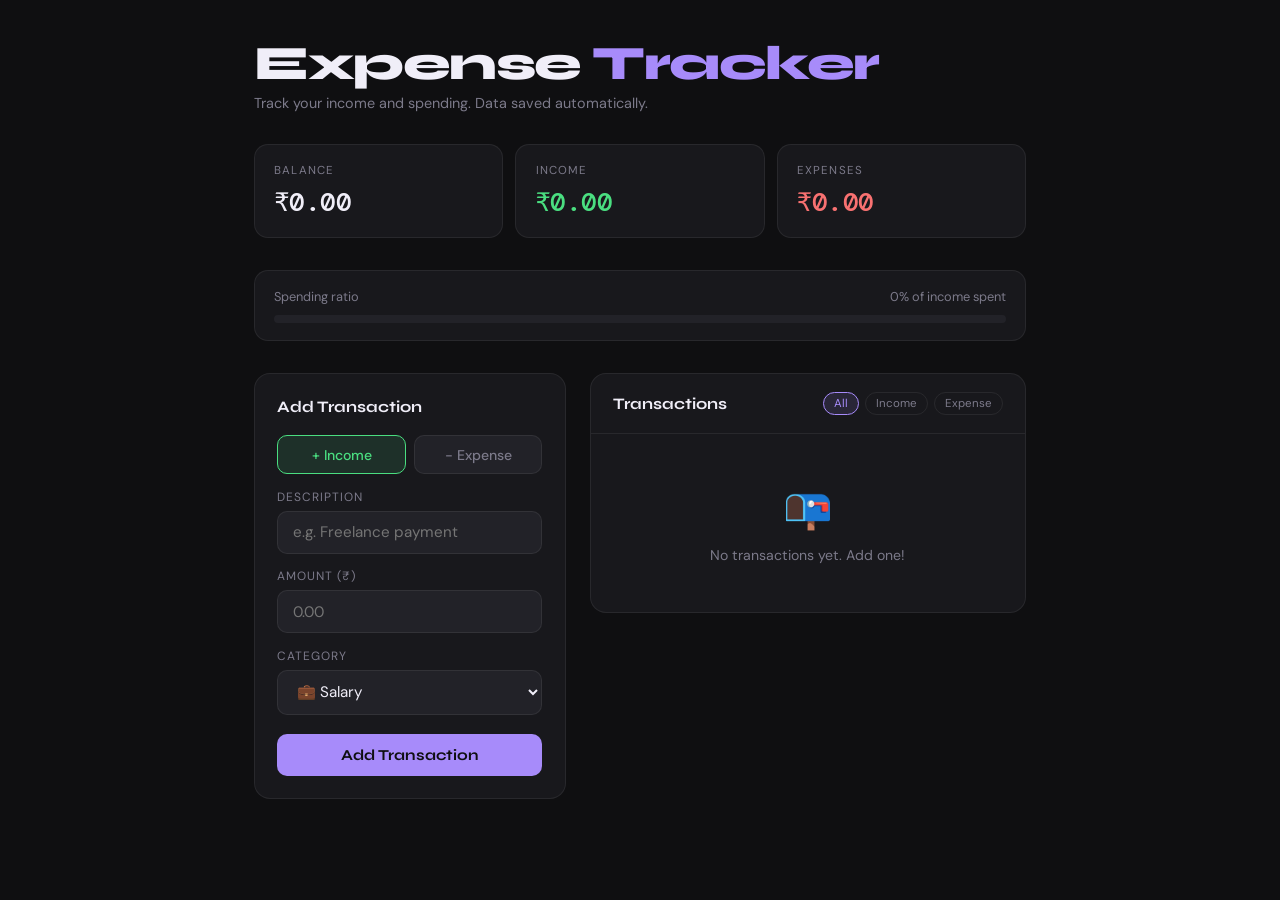
==== index.html @ 20429453 "Rename expense-tracker.html to index.html" ====
<!DOCTYPE html>
<html lang="en">
<head>
  <meta charset="UTF-8"/>
  <meta name="viewport" content="width=device-width, initial-scale=1.0"/>
  <title>Expense Tracker</title>
  <link href="https://fonts.googleapis.com/css2?family=Syne:wght@700;800&family=DM+Mono:wght@400;500&family=DM+Sans:wght@400;500&display=swap" rel="stylesheet"/>
  <style>
    *, *::before, *::after { box-sizing: border-box; margin: 0; padding: 0; }

    :root {
      --bg: #0f0f11;
      --surface: #18181c;
      --surface2: #222228;
      --border: rgba(255,255,255,0.07);
      --text: #f0eef8;
      --muted: #7c7a8a;
      --income: #4ade80;
      --expense: #f87171;
      --accent: #a78bfa;
      --accent-dim: rgba(167,139,250,0.12);
    }

    body {
      font-family: 'DM Sans', sans-serif;
      background: var(--bg);
      color: var(--text);
      min-height: 100vh;
    }

    /* LAYOUT */
    .app {
      max-width: 820px;
      margin: 0 auto;
      padding: 2.5rem 1.5rem 4rem;
    }

    /* HEADER */
    .app-header { margin-bottom: 2rem; }
    .app-header h1 {
      font-family: 'Syne', sans-serif;
      font-size: clamp(2rem, 6vw, 3rem);
      font-weight: 800;
      letter-spacing: -1.5px;
      line-height: 1;
    }
    .app-header h1 span { color: var(--accent); }
    .app-header p { color: var(--muted); font-size: 0.9rem; margin-top: 0.4rem; }

    /* SUMMARY CARDS */
    .summary {
      display: grid;
      grid-template-columns: repeat(3, 1fr);
      gap: 12px;
      margin-bottom: 2rem;
    }
    .summary-card {
      background: var(--surface);
      border: 1px solid var(--border);
      border-radius: 14px;
      padding: 1.1rem 1.2rem;
    }
    .summary-card .label {
      font-size: 0.72rem;
      text-transform: uppercase;
      letter-spacing: 0.1em;
      color: var(--muted);
      margin-bottom: 0.5rem;
    }
    .summary-card .amount {
      font-family: 'DM Mono', monospace;
      font-size: clamp(1.2rem, 3vw, 1.6rem);
      font-weight: 500;
      letter-spacing: -0.5px;
    }
    .summary-card.balance .amount { color: var(--text); }
    .summary-card.income-card .amount { color: var(--income); }
    .summary-card.expense-card .amount { color: var(--expense); }

    /* PROGRESS BAR */
    .spend-bar-wrap {
      background: var(--surface);
      border: 1px solid var(--border);
      border-radius: 14px;
      padding: 1.1rem 1.2rem;
      margin-bottom: 2rem;
    }
    .spend-bar-label {
      display: flex;
      justify-content: space-between;
      font-size: 0.8rem;
      color: var(--muted);
      margin-bottom: 0.6rem;
    }
    .spend-bar-track {
      background: var(--surface2);
      border-radius: 50px;
      height: 8px;
      overflow: hidden;
    }
    .spend-bar-fill {
      height: 100%;
      border-radius: 50px;
      background: linear-gradient(90deg, var(--income), var(--accent));
      transition: width 0.5s ease;
    }

    /* MAIN SPLIT */
    .main-split {
      display: grid;
      grid-template-columns: 1fr 1.4fr;
      gap: 1.5rem;
      align-items: start;
    }
    @media (max-width: 600px) {
      .main-split { grid-template-columns: 1fr; }
      .summary { grid-template-columns: 1fr 1fr; }
      .summary .balance { grid-column: 1 / -1; }
    }

    /* FORM */
    .form-card {
      background: var(--surface);
      border: 1px solid var(--border);
      border-radius: 16px;
      padding: 1.4rem;
    }
    .form-card h2 {
      font-family: 'Syne', sans-serif;
      font-size: 1rem;
      font-weight: 700;
      margin-bottom: 1.2rem;
      color: var(--text);
    }

    .field { margin-bottom: 0.9rem; }
    .field label {
      display: block;
      font-size: 0.75rem;
      text-transform: uppercase;
      letter-spacing: 0.08em;
      color: var(--muted);
      margin-bottom: 0.4rem;
    }
    .field input, .field select {
      width: 100%;
      background: var(--surface2);
      border: 1px solid var(--border);
      border-radius: 10px;
      padding: 0.65rem 0.9rem;
      color: var(--text);
      font-size: 0.95rem;
      font-family: 'DM Sans', sans-serif;
      outline: none;
      transition: border-color 0.2s;
    }
    .field input:focus, .field select:focus {
      border-color: var(--accent);
    }
    .field select option { background: #222; }

    /* TYPE TOGGLE */
    .type-toggle {
      display: grid;
      grid-template-columns: 1fr 1fr;
      gap: 8px;
      margin-bottom: 0.9rem;
    }
    .type-btn {
      padding: 0.6rem;
      border-radius: 10px;
      border: 1px solid var(--border);
      background: var(--surface2);
      color: var(--muted);
      font-family: 'DM Sans', sans-serif;
      font-size: 0.88rem;
      font-weight: 500;
      cursor: pointer;
      transition: all 0.15s;
    }
    .type-btn.active-income {
      background: rgba(74,222,128,0.12);
      border-color: var(--income);
      color: var(--income);
    }
    .type-btn.active-expense {
      background: rgba(248,113,113,0.12);
      border-color: var(--expense);
      color: var(--expense);
    }

    .add-btn {
      width: 100%;
      padding: 0.75rem;
      background: var(--accent);
      color: #0f0f11;
      font-family: 'Syne', sans-serif;
      font-size: 0.95rem;
      font-weight: 700;
      border: none;
      border-radius: 10px;
      cursor: pointer;
      transition: opacity 0.2s, transform 0.1s;
      margin-top: 0.3rem;
    }
    .add-btn:hover { opacity: 0.85; }
    .add-btn:active { transform: scale(0.98); }

    /* TRANSACTION LIST */
    .list-card {
      background: var(--surface);
      border: 1px solid var(--border);
      border-radius: 16px;
      overflow: hidden;
    }
    .list-header {
      display: flex;
      justify-content: space-between;
      align-items: center;
      padding: 1.1rem 1.4rem;
      border-bottom: 1px solid var(--border);
    }
    .list-header h2 {
      font-family: 'Syne', sans-serif;
      font-size: 1rem;
      font-weight: 700;
    }
    .filter-wrap { display: flex; gap: 6px; }
    .filter-btn {
      font-size: 0.72rem;
      padding: 3px 10px;
      border-radius: 50px;
      border: 1px solid var(--border);
      background: transparent;
      color: var(--muted);
      cursor: pointer;
      font-family: 'DM Sans', sans-serif;
      transition: all 0.15s;
    }
    .filter-btn.active {
      background: var(--accent-dim);
      border-color: var(--accent);
      color: var(--accent);
    }

    .tx-list { max-height: 420px; overflow-y: auto; scrollbar-width: thin; }
    .tx-item {
      display: flex;
      align-items: center;
      gap: 12px;
      padding: 0.85rem 1.4rem;
      border-bottom: 1px solid var(--border);
      animation: slideIn 0.25s ease both;
      transition: background 0.15s;
    }
    .tx-item:last-child { border-bottom: none; }
    .tx-item:hover { background: var(--surface2); }
    @keyframes slideIn {
      from { opacity: 0; transform: translateX(-10px); }
      to   { opacity: 1; transform: translateX(0); }
    }

    .tx-icon {
      width: 38px; height: 38px;
      border-radius: 10px;
      display: flex; align-items: center; justify-content: center;
      font-size: 1.1rem;
      flex-shrink: 0;
    }
    .tx-icon.income { background: rgba(74,222,128,0.1); }
    .tx-icon.expense { background: rgba(248,113,113,0.1); }

    .tx-info { flex: 1; min-width: 0; }
    .tx-name {
      font-size: 0.9rem;
      font-weight: 500;
      white-space: nowrap;
      overflow: hidden;
      text-overflow: ellipsis;
    }
    .tx-meta {
      font-size: 0.75rem;
      color: var(--muted);
      margin-top: 1px;
    }
    .tx-amount {
      font-family: 'DM Mono', monospace;
      font-size: 0.95rem;
      font-weight: 500;
      flex-shrink: 0;
    }
    .tx-amount.income { color: var(--income); }
    .tx-amount.expense { color: var(--expense); }

    .tx-del {
      background: none;
      border: none;
      color: var(--muted);
      cursor: pointer;
      font-size: 1rem;
      padding: 4px;
      border-radius: 6px;
      transition: color 0.15s, background 0.15s;
      flex-shrink: 0;
    }
    .tx-del:hover { color: var(--expense); background: rgba(248,113,113,0.1); }

    /* EMPTY STATE */
    .empty {
      text-align: center;
      padding: 3rem 1rem;
      color: var(--muted);
    }
    .empty .e-icon { font-size: 2.5rem; margin-bottom: 0.75rem; }
    .empty p { font-size: 0.88rem; }

    /* CLEAR ALL */
    .clear-btn {
      display: block;
      width: calc(100% - 2.8rem);
      margin: 0.8rem 1.4rem;
      padding: 0.55rem;
      background: transparent;
      border: 1px solid rgba(248,113,113,0.25);
      border-radius: 8px;
      color: var(--expense);
      font-family: 'DM Sans', sans-serif;
      font-size: 0.8rem;
      cursor: pointer;
      transition: background 0.15s;
    }
    .clear-btn:hover { background: rgba(248,113,113,0.08); }
  </style>
</head>
<body>
<div class="app">
  <div class="app-header">
    <h1>Expense <span>Tracker</span></h1>
    <p>Track your income and spending. Data saved automatically.</p>
  </div>

  <!-- SUMMARY -->
  <div class="summary">
    <div class="summary-card balance">
      <div class="label">Balance</div>
      <div class="amount" id="balance">₹0.00</div>
    </div>
    <div class="summary-card income-card">
      <div class="label">Income</div>
      <div class="amount" id="totalIncome">₹0.00</div>
    </div>
    <div class="summary-card expense-card">
      <div class="label">Expenses</div>
      <div class="amount" id="totalExpense">₹0.00</div>
    </div>
  </div>

  <!-- SPEND BAR -->
  <div class="spend-bar-wrap">
    <div class="spend-bar-label">
      <span>Spending ratio</span>
      <span id="spendPct">0% of income spent</span>
    </div>
    <div class="spend-bar-track">
      <div class="spend-bar-fill" id="spendBar" style="width:0%"></div>
    </div>
  </div>

  <div class="main-split">
    <!-- FORM -->
    <div class="form-card">
      <h2>Add Transaction</h2>

      <div class="type-toggle">
        <button class="type-btn active-income" id="btnIncome" onclick="setType('income')">+ Income</button>
        <button class="type-btn" id="btnExpense" onclick="setType('expense')">− Expense</button>
      </div>

      <div class="field">
        <label>Description</label>
        <input type="text" id="desc" placeholder="e.g. Freelance payment"/>
      </div>
      <div class="field">
        <label>Amount (₹)</label>
        <input type="number" id="amt" placeholder="0.00" min="0" step="0.01"/>
      </div>
      <div class="field">
        <label>Category</label>
        <select id="cat">
          <option value="💼 Salary">💼 Salary</option>
          <option value="💻 Freelance">💻 Freelance</option>
          <option value="🎁 Gift">🎁 Gift</option>
          <option value="🍔 Food">🍔 Food</option>
          <option value="🚗 Transport">🚗 Transport</option>
          <option value="🏠 Rent">🏠 Rent</option>
          <option value="🛒 Shopping">🛒 Shopping</option>
          <option value="💊 Health">💊 Health</option>
          <option value="🎮 Entertainment">🎮 Entertainment</option>
          <option value="📚 Education">📚 Education</option>
          <option value="⚡ Utilities">⚡ Utilities</option>
          <option value="📦 Other">📦 Other</option>
        </select>
      </div>

      <button class="add-btn" onclick="addTransaction()">Add Transaction</button>
    </div>

    <!-- LIST -->
    <div class="list-card">
      <div class="list-header">
        <h2>Transactions</h2>
        <div class="filter-wrap">
          <button class="filter-btn active" onclick="setFilter('all', this)">All</button>
          <button class="filter-btn" onclick="setFilter('income', this)">Income</button>
          <button class="filter-btn" onclick="setFilter('expense', this)">Expense</button>
        </div>
      </div>
      <div class="tx-list" id="txList"></div>
      <div id="clearWrap" style="display:none; padding: 0 1.4rem 0.8rem;">
        <button class="clear-btn" id="clearBtn" onclick="showConfirm()">Clear all transactions</button>
        <div id="clearConfirm" style="display:none; margin-top:6px; background:rgba(248,113,113,0.08); border:1px solid rgba(248,113,113,0.25); border-radius:10px; padding:10px 14px; font-size:0.82rem; color:var(--muted);">
          Are you sure? This cannot be undone.
          <div style="display:flex; gap:8px; margin-top:8px;">
            <button onclick="clearAll()" style="flex:1; padding:5px; background:var(--expense); color:#fff; border:none; border-radius:7px; font-family:'DM Sans',sans-serif; font-size:0.82rem; cursor:pointer;">Yes, clear all</button>
            <button onclick="hideConfirm()" style="flex:1; padding:5px; background:var(--surface2); color:var(--muted); border:1px solid var(--border); border-radius:7px; font-family:'DM Sans',sans-serif; font-size:0.82rem; cursor:pointer;">Cancel</button>
          </div>
        </div>
      </div>
    </div>
  </div>
</div>

<script>
  // ─── STATE ────────────────────────────────────────────────────────────────
  // Load from localStorage, or start with empty array
  let transactions = JSON.parse(localStorage.getItem('et_transactions') || '[]');
  let currentType = 'income';
  let currentFilter = 'all';

  // ─── SAVE ─────────────────────────────────────────────────────────────────
  // Called after every change — persists to localStorage
  function save() {
    localStorage.setItem('et_transactions', JSON.stringify(transactions));
  }

  // ─── FORMAT ───────────────────────────────────────────────────────────────
  function fmt(n) {
    return '₹' + Math.abs(n).toLocaleString('en-IN', { minimumFractionDigits: 2, maximumFractionDigits: 2 });
  }

  function fmtDate(iso) {
    const d = new Date(iso);
    return d.toLocaleDateString('en-IN', { day: 'numeric', month: 'short' }) +
           ' · ' + d.toLocaleTimeString('en-IN', { hour: '2-digit', minute: '2-digit' });
  }

  // ─── TYPE TOGGLE ──────────────────────────────────────────────────────────
  function setType(type) {
    currentType = type;
    document.getElementById('btnIncome').className  = 'type-btn' + (type === 'income'  ? ' active-income'  : '');
    document.getElementById('btnExpense').className = 'type-btn' + (type === 'expense' ? ' active-expense' : '');
  }

  // ─── ADD TRANSACTION ──────────────────────────────────────────────────────
  function addTransaction() {
    const desc = document.getElementById('desc').value.trim();
    const amt  = parseFloat(document.getElementById('amt').value);
    const cat  = document.getElementById('cat').value;

    if (!desc)       return shake('desc');
    if (!amt || amt <= 0) return shake('amt');

    // Build transaction object
    const tx = {
      id:     Date.now(),          // unique ID using timestamp
      desc,
      amount: currentType === 'expense' ? -Math.abs(amt) : Math.abs(amt),
      cat,
      type:   currentType,
      date:   new Date().toISOString()
    };

    transactions.unshift(tx);     // add to front of array
    save();                        // persist to localStorage
    render();

    // Reset inputs
    document.getElementById('desc').value = '';
    document.getElementById('amt').value  = '';
  }

  // ─── DELETE TRANSACTION ───────────────────────────────────────────────────
  function deleteTransaction(id) {
    // filter() returns new array without the deleted item
    transactions = transactions.filter(tx => tx.id !== id);
    save();
    render();
  }

  function showConfirm() {
    document.getElementById('clearConfirm').style.display = 'block';
  }
  function hideConfirm() {
    document.getElementById('clearConfirm').style.display = 'none';
  }

  // ─── CLEAR ALL ────────────────────────────────────────────────────────────
  function clearAll() {
    transactions = [];
    save();
    hideConfirm();
    render();
  }

  // ─── FILTER ───────────────────────────────────────────────────────────────
  function setFilter(filter, btn) {
    currentFilter = filter;
    document.querySelectorAll('.filter-btn').forEach(b => b.classList.remove('active'));
    btn.classList.add('active');
    render();
  }

  // ─── COMPUTE TOTALS ───────────────────────────────────────────────────────
  function getTotals() {
    return transactions.reduce((acc, tx) => {
      if (tx.amount > 0) acc.income  += tx.amount;
      else               acc.expense += Math.abs(tx.amount);
      return acc;
    }, { income: 0, expense: 0 });
  }

  // ─── RENDER ───────────────────────────────────────────────────────────────
  function render() {
    // 1. Update summary cards
    const { income, expense } = getTotals();
    const balance = income - expense;

    const balEl = document.getElementById('balance');
    balEl.textContent = (balance < 0 ? '−' : '') + fmt(balance);
    balEl.style.color = balance < 0 ? 'var(--expense)' : balance > 0 ? 'var(--income)' : 'var(--text)';
    document.getElementById('totalIncome').textContent  = fmt(income);
    document.getElementById('totalExpense').textContent = fmt(expense);

    // 2. Spending bar
    const pct = income > 0 ? Math.min((expense / income) * 100, 100) : 0;
    document.getElementById('spendBar').style.width = pct.toFixed(1) + '%';
    document.getElementById('spendPct').textContent  = pct.toFixed(0) + '% of income spent';

    // 3. Filter transactions
    const filtered = currentFilter === 'all'
      ? transactions
      : transactions.filter(tx => tx.type === currentFilter);

    // 4. Render list
    const list = document.getElementById('txList');
    if (filtered.length === 0) {
      list.innerHTML = `<div class="empty"><div class="e-icon">📭</div><p>${
        transactions.length === 0 ? 'No transactions yet. Add one!' : 'No ' + currentFilter + ' transactions.'
      }</p></div>`;
    } else {
      list.innerHTML = filtered.map(tx => `
        <div class="tx-item">
          <div class="tx-icon ${tx.type}">${tx.cat.split(' ')[0]}</div>
          <div class="tx-info">
            <div class="tx-name">${tx.desc}</div>
            <div class="tx-meta">${tx.cat.slice(tx.cat.indexOf(' ')+1)} · ${fmtDate(tx.date)}</div>
          </div>
          <div class="tx-amount ${tx.type}">${tx.type === 'income' ? '+' : '−'}${fmt(tx.amount)}</div>
          <button class="tx-del" onclick="deleteTransaction(${tx.id})" title="Delete">✕</button>
        </div>`).join('');
    }

    // 5. Show/hide clear button
    document.getElementById('clearWrap').style.display = transactions.length ? 'block' : 'none';
    if (!transactions.length) hideConfirm();
  }

  // ─── SHAKE ANIMATION (validation feedback) ────────────────────────────────
  function shake(id) {
    const el = document.getElementById(id);
    el.style.borderColor = 'var(--expense)';
    el.style.animation = 'none';
    setTimeout(() => {
      el.style.animation = '';
      el.style.borderColor = '';
    }, 600);
    el.focus();
  }

  // ─── ENTER KEY ON INPUTS ──────────────────────────────────────────────────
  document.getElementById('desc').addEventListener('keydown', e => { if (e.key === 'Enter') addTransaction(); });
  document.getElementById('amt').addEventListener('keydown',  e => { if (e.key === 'Enter') addTransaction(); });

  // ─── INITIAL RENDER ───────────────────────────────────────────────────────
  render();
</script>
</body>
</html>
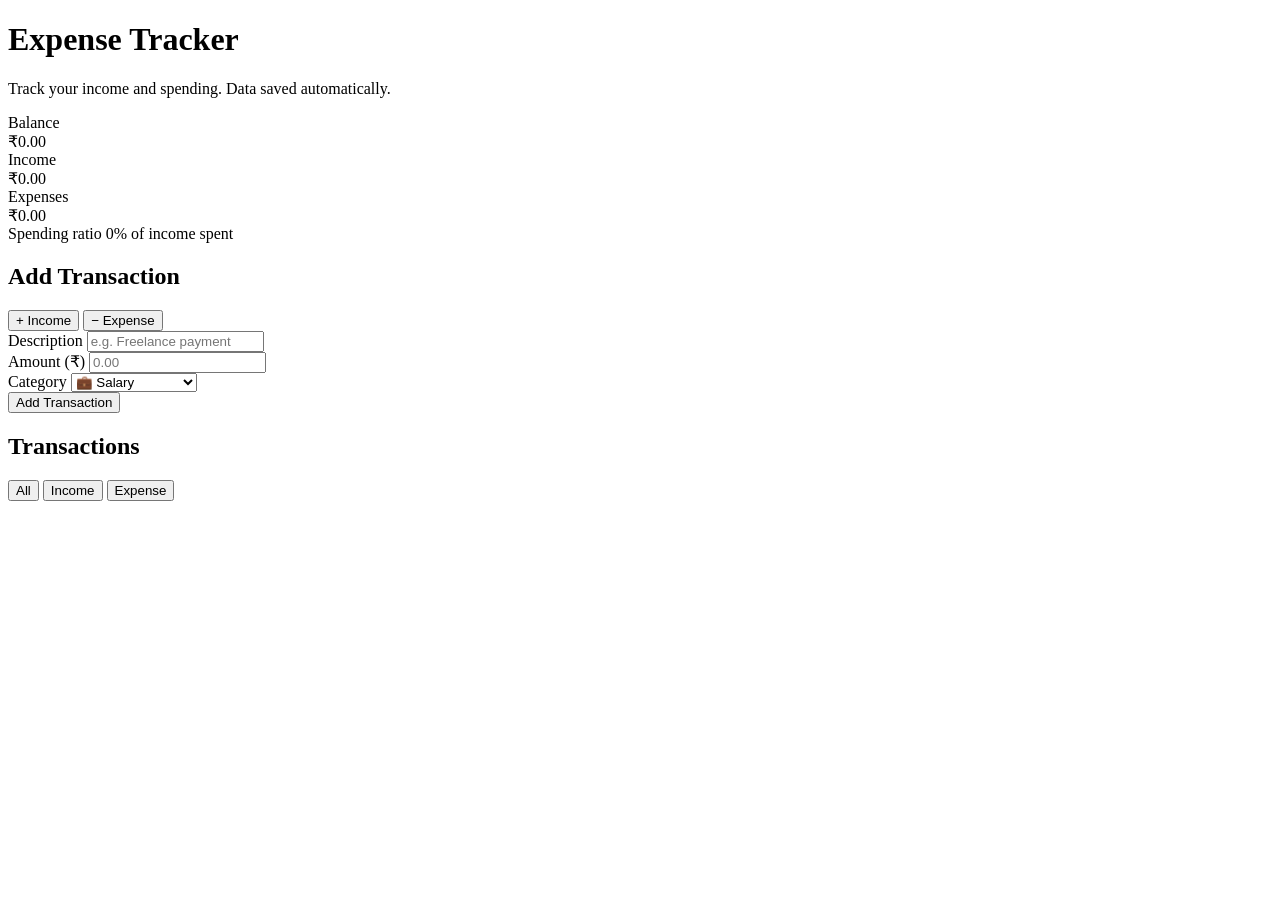
==== commit b3a884f4: "Refactor index.html to use external CSS and JavaScript files" ====
--- a/index.html
+++ b/index.html
@@ -5,332 +5,7 @@
   <meta name="viewport" content="width=device-width, initial-scale=1.0"/>
   <title>Expense Tracker</title>
   <link href="https://fonts.googleapis.com/css2?family=Syne:wght@700;800&family=DM+Mono:wght@400;500&family=DM+Sans:wght@400;500&display=swap" rel="stylesheet"/>
-  <style>
-    *, *::before, *::after { box-sizing: border-box; margin: 0; padding: 0; }
-
-    :root {
-      --bg: #0f0f11;
-      --surface: #18181c;
-      --surface2: #222228;
-      --border: rgba(255,255,255,0.07);
-      --text: #f0eef8;
-      --muted: #7c7a8a;
-      --income: #4ade80;
-      --expense: #f87171;
-      --accent: #a78bfa;
-      --accent-dim: rgba(167,139,250,0.12);
-    }
-
-    body {
-      font-family: 'DM Sans', sans-serif;
-      background: var(--bg);
-      color: var(--text);
-      min-height: 100vh;
-    }
-
-    /* LAYOUT */
-    .app {
-      max-width: 820px;
-      margin: 0 auto;
-      padding: 2.5rem 1.5rem 4rem;
-    }
-
-    /* HEADER */
-    .app-header { margin-bottom: 2rem; }
-    .app-header h1 {
-      font-family: 'Syne', sans-serif;
-      font-size: clamp(2rem, 6vw, 3rem);
-      font-weight: 800;
-      letter-spacing: -1.5px;
-      line-height: 1;
-    }
-    .app-header h1 span { color: var(--accent); }
-    .app-header p { color: var(--muted); font-size: 0.9rem; margin-top: 0.4rem; }
-
-    /* SUMMARY CARDS */
-    .summary {
-      display: grid;
-      grid-template-columns: repeat(3, 1fr);
-      gap: 12px;
-      margin-bottom: 2rem;
-    }
-    .summary-card {
-      background: var(--surface);
-      border: 1px solid var(--border);
-      border-radius: 14px;
-      padding: 1.1rem 1.2rem;
-    }
-    .summary-card .label {
-      font-size: 0.72rem;
-      text-transform: uppercase;
-      letter-spacing: 0.1em;
-      color: var(--muted);
-      margin-bottom: 0.5rem;
-    }
-    .summary-card .amount {
-      font-family: 'DM Mono', monospace;
-      font-size: clamp(1.2rem, 3vw, 1.6rem);
-      font-weight: 500;
-      letter-spacing: -0.5px;
-    }
-    .summary-card.balance .amount { color: var(--text); }
-    .summary-card.income-card .amount { color: var(--income); }
-    .summary-card.expense-card .amount { color: var(--expense); }
-
-    /* PROGRESS BAR */
-    .spend-bar-wrap {
-      background: var(--surface);
-      border: 1px solid var(--border);
-      border-radius: 14px;
-      padding: 1.1rem 1.2rem;
-      margin-bottom: 2rem;
-    }
-    .spend-bar-label {
-      display: flex;
-      justify-content: space-between;
-      font-size: 0.8rem;
-      color: var(--muted);
-      margin-bottom: 0.6rem;
-    }
-    .spend-bar-track {
-      background: var(--surface2);
-      border-radius: 50px;
-      height: 8px;
-      overflow: hidden;
-    }
-    .spend-bar-fill {
-      height: 100%;
-      border-radius: 50px;
-      background: linear-gradient(90deg, var(--income), var(--accent));
-      transition: width 0.5s ease;
-    }
-
-    /* MAIN SPLIT */
-    .main-split {
-      display: grid;
-      grid-template-columns: 1fr 1.4fr;
-      gap: 1.5rem;
-      align-items: start;
-    }
-    @media (max-width: 600px) {
-      .main-split { grid-template-columns: 1fr; }
-      .summary { grid-template-columns: 1fr 1fr; }
-      .summary .balance { grid-column: 1 / -1; }
-    }
-
-    /* FORM */
-    .form-card {
-      background: var(--surface);
-      border: 1px solid var(--border);
-      border-radius: 16px;
-      padding: 1.4rem;
-    }
-    .form-card h2 {
-      font-family: 'Syne', sans-serif;
-      font-size: 1rem;
-      font-weight: 700;
-      margin-bottom: 1.2rem;
-      color: var(--text);
-    }
-
-    .field { margin-bottom: 0.9rem; }
-    .field label {
-      display: block;
-      font-size: 0.75rem;
-      text-transform: uppercase;
-      letter-spacing: 0.08em;
-      color: var(--muted);
-      margin-bottom: 0.4rem;
-    }
-    .field input, .field select {
-      width: 100%;
-      background: var(--surface2);
-      border: 1px solid var(--border);
-      border-radius: 10px;
-      padding: 0.65rem 0.9rem;
-      color: var(--text);
-      font-size: 0.95rem;
-      font-family: 'DM Sans', sans-serif;
-      outline: none;
-      transition: border-color 0.2s;
-    }
-    .field input:focus, .field select:focus {
-      border-color: var(--accent);
-    }
-    .field select option { background: #222; }
-
-    /* TYPE TOGGLE */
-    .type-toggle {
-      display: grid;
-      grid-template-columns: 1fr 1fr;
-      gap: 8px;
-      margin-bottom: 0.9rem;
-    }
-    .type-btn {
-      padding: 0.6rem;
-      border-radius: 10px;
-      border: 1px solid var(--border);
-      background: var(--surface2);
-      color: var(--muted);
-      font-family: 'DM Sans', sans-serif;
-      font-size: 0.88rem;
-      font-weight: 500;
-      cursor: pointer;
-      transition: all 0.15s;
-    }
-    .type-btn.active-income {
-      background: rgba(74,222,128,0.12);
-      border-color: var(--income);
-      color: var(--income);
-    }
-    .type-btn.active-expense {
-      background: rgba(248,113,113,0.12);
-      border-color: var(--expense);
-      color: var(--expense);
-    }
-
-    .add-btn {
-      width: 100%;
-      padding: 0.75rem;
-      background: var(--accent);
-      color: #0f0f11;
-      font-family: 'Syne', sans-serif;
-      font-size: 0.95rem;
-      font-weight: 700;
-      border: none;
-      border-radius: 10px;
-      cursor: pointer;
-      transition: opacity 0.2s, transform 0.1s;
-      margin-top: 0.3rem;
-    }
-    .add-btn:hover { opacity: 0.85; }
-    .add-btn:active { transform: scale(0.98); }
-
-    /* TRANSACTION LIST */
-    .list-card {
-      background: var(--surface);
-      border: 1px solid var(--border);
-      border-radius: 16px;
-      overflow: hidden;
-    }
-    .list-header {
-      display: flex;
-      justify-content: space-between;
-      align-items: center;
-      padding: 1.1rem 1.4rem;
-      border-bottom: 1px solid var(--border);
-    }
-    .list-header h2 {
-      font-family: 'Syne', sans-serif;
-      font-size: 1rem;
-      font-weight: 700;
-    }
-    .filter-wrap { display: flex; gap: 6px; }
-    .filter-btn {
-      font-size: 0.72rem;
-      padding: 3px 10px;
-      border-radius: 50px;
-      border: 1px solid var(--border);
-      background: transparent;
-      color: var(--muted);
-      cursor: pointer;
-      font-family: 'DM Sans', sans-serif;
-      transition: all 0.15s;
-    }
-    .filter-btn.active {
-      background: var(--accent-dim);
-      border-color: var(--accent);
-      color: var(--accent);
-    }
-
-    .tx-list { max-height: 420px; overflow-y: auto; scrollbar-width: thin; }
-    .tx-item {
-      display: flex;
-      align-items: center;
-      gap: 12px;
-      padding: 0.85rem 1.4rem;
-      border-bottom: 1px solid var(--border);
-      animation: slideIn 0.25s ease both;
-      transition: background 0.15s;
-    }
-    .tx-item:last-child { border-bottom: none; }
-    .tx-item:hover { background: var(--surface2); }
-    @keyframes slideIn {
-      from { opacity: 0; transform: translateX(-10px); }
-      to   { opacity: 1; transform: translateX(0); }
-    }
-
-    .tx-icon {
-      width: 38px; height: 38px;
-      border-radius: 10px;
-      display: flex; align-items: center; justify-content: center;
-      font-size: 1.1rem;
-      flex-shrink: 0;
-    }
-    .tx-icon.income { background: rgba(74,222,128,0.1); }
-    .tx-icon.expense { background: rgba(248,113,113,0.1); }
-
-    .tx-info { flex: 1; min-width: 0; }
-    .tx-name {
-      font-size: 0.9rem;
-      font-weight: 500;
-      white-space: nowrap;
-      overflow: hidden;
-      text-overflow: ellipsis;
-    }
-    .tx-meta {
-      font-size: 0.75rem;
-      color: var(--muted);
-      margin-top: 1px;
-    }
-    .tx-amount {
-      font-family: 'DM Mono', monospace;
-      font-size: 0.95rem;
-      font-weight: 500;
-      flex-shrink: 0;
-    }
-    .tx-amount.income { color: var(--income); }
-    .tx-amount.expense { color: var(--expense); }
-
-    .tx-del {
-      background: none;
-      border: none;
-      color: var(--muted);
-      cursor: pointer;
-      font-size: 1rem;
-      padding: 4px;
-      border-radius: 6px;
-      transition: color 0.15s, background 0.15s;
-      flex-shrink: 0;
-    }
-    .tx-del:hover { color: var(--expense); background: rgba(248,113,113,0.1); }
-
-    /* EMPTY STATE */
-    .empty {
-      text-align: center;
-      padding: 3rem 1rem;
-      color: var(--muted);
-    }
-    .empty .e-icon { font-size: 2.5rem; margin-bottom: 0.75rem; }
-    .empty p { font-size: 0.88rem; }
-
-    /* CLEAR ALL */
-    .clear-btn {
-      display: block;
-      width: calc(100% - 2.8rem);
-      margin: 0.8rem 1.4rem;
-      padding: 0.55rem;
-      background: transparent;
-      border: 1px solid rgba(248,113,113,0.25);
-      border-radius: 8px;
-      color: var(--expense);
-      font-family: 'DM Sans', sans-serif;
-      font-size: 0.8rem;
-      cursor: pointer;
-      transition: background 0.15s;
-    }
-    .clear-btn:hover { background: rgba(248,113,113,0.08); }
-  </style>
+  <link rel="stylesheet" href="styles.css"/>
 </head>
 <body>
 <div class="app">
@@ -418,10 +93,10 @@
       <div class="tx-list" id="txList"></div>
       <div id="clearWrap" style="display:none; padding: 0 1.4rem 0.8rem;">
         <button class="clear-btn" id="clearBtn" onclick="showConfirm()">Clear all transactions</button>
-        <div id="clearConfirm" style="display:none; margin-top:6px; background:rgba(248,113,113,0.08); border:1px solid rgba(248,113,113,0.25); border-radius:10px; padding:10px 14px; font-size:0.82rem; color:var(--muted);">
+        <div id="clearConfirm" style="display:none; margin-top:6px; background:rgba(248,113,113,0.08); border:1px solid rgba(248,113,113,0.25); border-radius:10px; padding:10px 14px; font-size:0.82rem;">
           Are you sure? This cannot be undone.
           <div style="display:flex; gap:8px; margin-top:8px;">
-            <button onclick="clearAll()" style="flex:1; padding:5px; background:var(--expense); color:#fff; border:none; border-radius:7px; font-family:'DM Sans',sans-serif; font-size:0.82rem; cursor:pointer;">Yes, clear all</button>
+            <button onclick="clearAll()" style="flex:1; padding:5px; background:var(--expense); color:#fff; border:none; border-radius:7px; font-family:'DM Sans',sans-serif; font-size:0.82rem; cursor:pointer;">Delete All</button>
             <button onclick="hideConfirm()" style="flex:1; padding:5px; background:var(--surface2); color:var(--muted); border:1px solid var(--border); border-radius:7px; font-family:'DM Sans',sans-serif; font-size:0.82rem; cursor:pointer;">Cancel</button>
           </div>
         </div>
@@ -430,169 +105,6 @@
   </div>
 </div>
 
-<script>
-  // ─── STATE ────────────────────────────────────────────────────────────────
-  // Load from localStorage, or start with empty array
-  let transactions = JSON.parse(localStorage.getItem('et_transactions') || '[]');
-  let currentType = 'income';
-  let currentFilter = 'all';
-
-  // ─── SAVE ─────────────────────────────────────────────────────────────────
-  // Called after every change — persists to localStorage
-  function save() {
-    localStorage.setItem('et_transactions', JSON.stringify(transactions));
-  }
-
-  // ─── FORMAT ───────────────────────────────────────────────────────────────
-  function fmt(n) {
-    return '₹' + Math.abs(n).toLocaleString('en-IN', { minimumFractionDigits: 2, maximumFractionDigits: 2 });
-  }
-
-  function fmtDate(iso) {
-    const d = new Date(iso);
-    return d.toLocaleDateString('en-IN', { day: 'numeric', month: 'short' }) +
-           ' · ' + d.toLocaleTimeString('en-IN', { hour: '2-digit', minute: '2-digit' });
-  }
-
-  // ─── TYPE TOGGLE ──────────────────────────────────────────────────────────
-  function setType(type) {
-    currentType = type;
-    document.getElementById('btnIncome').className  = 'type-btn' + (type === 'income'  ? ' active-income'  : '');
-    document.getElementById('btnExpense').className = 'type-btn' + (type === 'expense' ? ' active-expense' : '');
-  }
-
-  // ─── ADD TRANSACTION ──────────────────────────────────────────────────────
-  function addTransaction() {
-    const desc = document.getElementById('desc').value.trim();
-    const amt  = parseFloat(document.getElementById('amt').value);
-    const cat  = document.getElementById('cat').value;
-
-    if (!desc)       return shake('desc');
-    if (!amt || amt <= 0) return shake('amt');
-
-    // Build transaction object
-    const tx = {
-      id:     Date.now(),          // unique ID using timestamp
-      desc,
-      amount: currentType === 'expense' ? -Math.abs(amt) : Math.abs(amt),
-      cat,
-      type:   currentType,
-      date:   new Date().toISOString()
-    };
-
-    transactions.unshift(tx);     // add to front of array
-    save();                        // persist to localStorage
-    render();
-
-    // Reset inputs
-    document.getElementById('desc').value = '';
-    document.getElementById('amt').value  = '';
-  }
-
-  // ─── DELETE TRANSACTION ───────────────────────────────────────────────────
-  function deleteTransaction(id) {
-    // filter() returns new array without the deleted item
-    transactions = transactions.filter(tx => tx.id !== id);
-    save();
-    render();
-  }
-
-  function showConfirm() {
-    document.getElementById('clearConfirm').style.display = 'block';
-  }
-  function hideConfirm() {
-    document.getElementById('clearConfirm').style.display = 'none';
-  }
-
-  // ─── CLEAR ALL ────────────────────────────────────────────────────────────
-  function clearAll() {
-    transactions = [];
-    save();
-    hideConfirm();
-    render();
-  }
-
-  // ─── FILTER ───────────────────────────────────────────────────────────────
-  function setFilter(filter, btn) {
-    currentFilter = filter;
-    document.querySelectorAll('.filter-btn').forEach(b => b.classList.remove('active'));
-    btn.classList.add('active');
-    render();
-  }
-
-  // ─── COMPUTE TOTALS ───────────────────────────────────────────────────────
-  function getTotals() {
-    return transactions.reduce((acc, tx) => {
-      if (tx.amount > 0) acc.income  += tx.amount;
-      else               acc.expense += Math.abs(tx.amount);
-      return acc;
-    }, { income: 0, expense: 0 });
-  }
-
-  // ─── RENDER ───────────────────────────────────────────────────────────────
-  function render() {
-    // 1. Update summary cards
-    const { income, expense } = getTotals();
-    const balance = income - expense;
-
-    const balEl = document.getElementById('balance');
-    balEl.textContent = (balance < 0 ? '−' : '') + fmt(balance);
-    balEl.style.color = balance < 0 ? 'var(--expense)' : balance > 0 ? 'var(--income)' : 'var(--text)';
-    document.getElementById('totalIncome').textContent  = fmt(income);
-    document.getElementById('totalExpense').textContent = fmt(expense);
-
-    // 2. Spending bar
-    const pct = income > 0 ? Math.min((expense / income) * 100, 100) : 0;
-    document.getElementById('spendBar').style.width = pct.toFixed(1) + '%';
-    document.getElementById('spendPct').textContent  = pct.toFixed(0) + '% of income spent';
-
-    // 3. Filter transactions
-    const filtered = currentFilter === 'all'
-      ? transactions
-      : transactions.filter(tx => tx.type === currentFilter);
-
-    // 4. Render list
-    const list = document.getElementById('txList');
-    if (filtered.length === 0) {
-      list.innerHTML = `<div class="empty"><div class="e-icon">📭</div><p>${
-        transactions.length === 0 ? 'No transactions yet. Add one!' : 'No ' + currentFilter + ' transactions.'
-      }</p></div>`;
-    } else {
-      list.innerHTML = filtered.map(tx => `
-        <div class="tx-item">
-          <div class="tx-icon ${tx.type}">${tx.cat.split(' ')[0]}</div>
-          <div class="tx-info">
-            <div class="tx-name">${tx.desc}</div>
-            <div class="tx-meta">${tx.cat.slice(tx.cat.indexOf(' ')+1)} · ${fmtDate(tx.date)}</div>
-          </div>
-          <div class="tx-amount ${tx.type}">${tx.type === 'income' ? '+' : '−'}${fmt(tx.amount)}</div>
-          <button class="tx-del" onclick="deleteTransaction(${tx.id})" title="Delete">✕</button>
-        </div>`).join('');
-    }
-
-    // 5. Show/hide clear button
-    document.getElementById('clearWrap').style.display = transactions.length ? 'block' : 'none';
-    if (!transactions.length) hideConfirm();
-  }
-
-  // ─── SHAKE ANIMATION (validation feedback) ────────────────────────────────
-  function shake(id) {
-    const el = document.getElementById(id);
-    el.style.borderColor = 'var(--expense)';
-    el.style.animation = 'none';
-    setTimeout(() => {
-      el.style.animation = '';
-      el.style.borderColor = '';
-    }, 600);
-    el.focus();
-  }
-
-  // ─── ENTER KEY ON INPUTS ──────────────────────────────────────────────────
-  document.getElementById('desc').addEventListener('keydown', e => { if (e.key === 'Enter') addTransaction(); });
-  document.getElementById('amt').addEventListener('keydown',  e => { if (e.key === 'Enter') addTransaction(); });
-
-  // ─── INITIAL RENDER ───────────────────────────────────────────────────────
-  render();
-</script>
+<script src="script.js"></script>
 </body>
 </html>
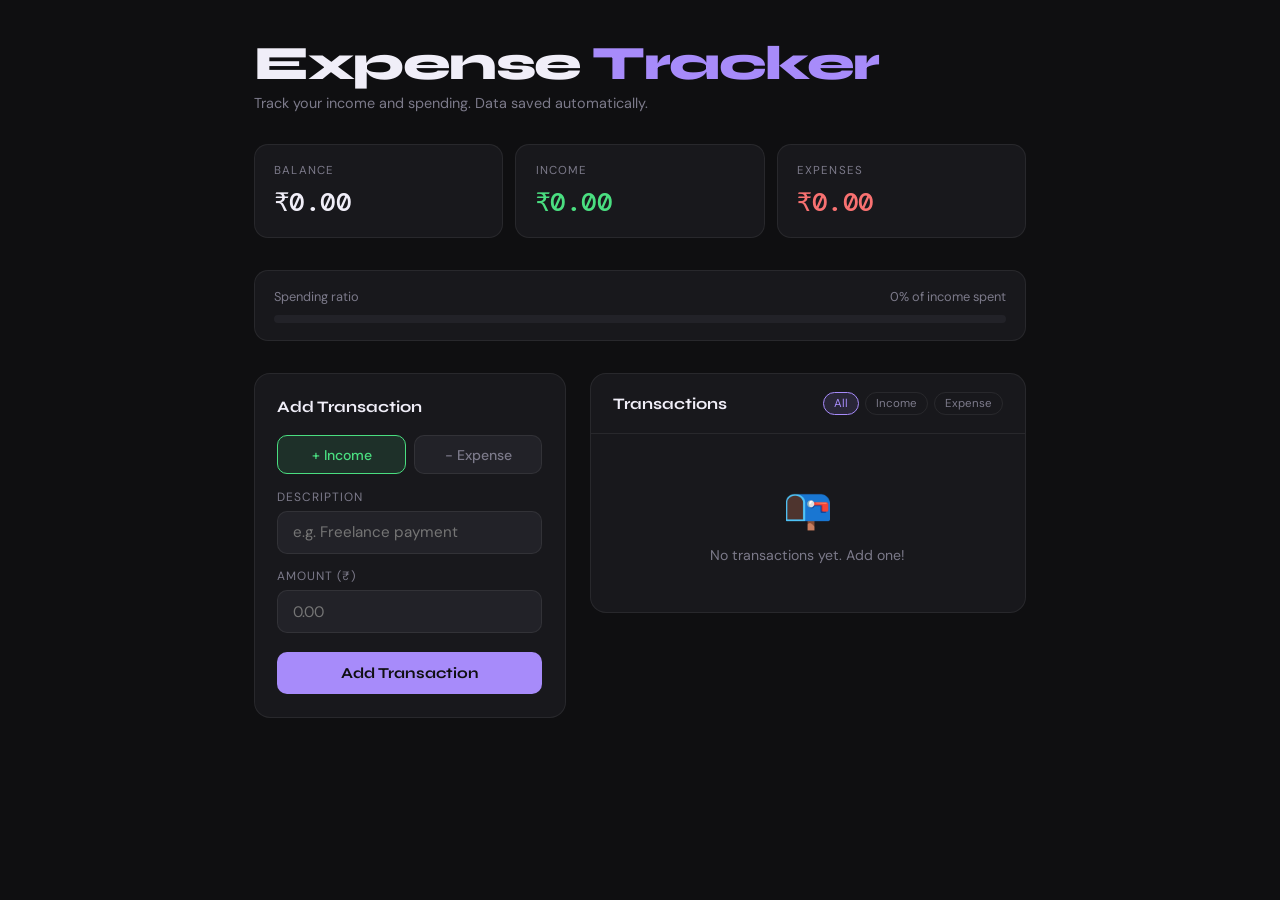
==== commit a6fdd6f8: "Remove category dropdown for income, show only for expenses" ====
--- a/index.html
+++ b/index.html
@@ -59,12 +59,9 @@
         <label>Amount (₹)</label>
         <input type="number" id="amt" placeholder="0.00" min="0" step="0.01"/>
       </div>
-      <div class="field">
+      <div class="field" id="catField" style="display: none;">
         <label>Category</label>
         <select id="cat">
-          <option value="💼 Salary">💼 Salary</option>
-          <option value="💻 Freelance">💻 Freelance</option>
-          <option value="🎁 Gift">🎁 Gift</option>
           <option value="🍔 Food">🍔 Food</option>
           <option value="🚗 Transport">🚗 Transport</option>
           <option value="🏠 Rent">🏠 Rent</option>
@@ -96,7 +93,7 @@
         <div id="clearConfirm" style="display:none; margin-top:6px; background:rgba(248,113,113,0.08); border:1px solid rgba(248,113,113,0.25); border-radius:10px; padding:10px 14px; font-size:0.82rem;">
           Are you sure? This cannot be undone.
           <div style="display:flex; gap:8px; margin-top:8px;">
-            <button onclick="clearAll()" style="flex:1; padding:5px; background:var(--expense); color:#fff; border:none; border-radius:7px; font-family:'DM Sans',sans-serif; font-size:0.82rem; cursor:pointer;">Delete All</button>
+            <button onclick="clearAll()" style="flex:1; padding:5px; background:var(--expense); color:#fff; border:none; border-radius:7px; font-family:'DM Sans',sans-serif; font-size:0.82rem; cursor:pointer;">Yes, Clear</button>
             <button onclick="hideConfirm()" style="flex:1; padding:5px; background:var(--surface2); color:var(--muted); border:1px solid var(--border); border-radius:7px; font-family:'DM Sans',sans-serif; font-size:0.82rem; cursor:pointer;">Cancel</button>
           </div>
         </div>
@@ -107,4 +104,4 @@
 
 <script src="script.js"></script>
 </body>
-</html>
+</html>
--- a/styles.css
+++ b/styles.css
@@ -0,0 +1,442 @@
+*, *::before, *::after { 
+  box-sizing: border-box; 
+  margin: 0; 
+  padding: 0; 
+}
+
+:root {
+  --bg: #0f0f11;
+  --surface: #18181c;
+  --surface2: #222228;
+  --border: rgba(255,255,255,0.07);
+  --text: #f0eef8;
+  --muted: #7c7a8a;
+  --income: #4ade80;
+  --expense: #f87171;
+  --accent: #a78bfa;
+  --accent-dim: rgba(167,139,250,0.12);
+}
+
+body {
+  font-family: 'DM Sans', sans-serif;
+  background: var(--bg);
+  color: var(--text);
+  min-height: 100vh;
+}
+
+/* LAYOUT */
+.app {
+  max-width: 820px;
+  margin: 0 auto;
+  padding: 2.5rem 1.5rem 4rem;
+}
+
+/* HEADER */
+.app-header { 
+  margin-bottom: 2rem; 
+}
+
+.app-header h1 {
+  font-family: 'Syne', sans-serif;
+  font-size: clamp(2rem, 6vw, 3rem);
+  font-weight: 800;
+  letter-spacing: -1.5px;
+  line-height: 1;
+}
+
+.app-header h1 span { 
+  color: var(--accent); 
+}
+
+.app-header p { 
+  color: var(--muted); 
+  font-size: 0.9rem; 
+  margin-top: 0.4rem; 
+}
+
+/* SUMMARY CARDS */
+.summary {
+  display: grid;
+  grid-template-columns: repeat(3, 1fr);
+  gap: 12px;
+  margin-bottom: 2rem;
+}
+
+.summary-card {
+  background: var(--surface);
+  border: 1px solid var(--border);
+  border-radius: 14px;
+  padding: 1.1rem 1.2rem;
+}
+
+.summary-card .label {
+  font-size: 0.72rem;
+  text-transform: uppercase;
+  letter-spacing: 0.1em;
+  color: var(--muted);
+  margin-bottom: 0.5rem;
+}
+
+.summary-card .amount {
+  font-family: 'DM Mono', monospace;
+  font-size: clamp(1.2rem, 3vw, 1.6rem);
+  font-weight: 500;
+  letter-spacing: -0.5px;
+}
+
+.summary-card.balance .amount { 
+  color: var(--text); 
+}
+
+.summary-card.income-card .amount { 
+  color: var(--income); 
+}
+
+.summary-card.expense-card .amount { 
+  color: var(--expense); 
+}
+
+/* PROGRESS BAR */
+.spend-bar-wrap {
+  background: var(--surface);
+  border: 1px solid var(--border);
+  border-radius: 14px;
+  padding: 1.1rem 1.2rem;
+  margin-bottom: 2rem;
+}
+
+.spend-bar-label {
+  display: flex;
+  justify-content: space-between;
+  font-size: 0.8rem;
+  color: var(--muted);
+  margin-bottom: 0.6rem;
+}
+
+.spend-bar-track {
+  background: var(--surface2);
+  border-radius: 50px;
+  height: 8px;
+  overflow: hidden;
+}
+
+.spend-bar-fill {
+  height: 100%;
+  border-radius: 50px;
+  background: linear-gradient(90deg, var(--income), var(--accent));
+  transition: width 0.5s ease;
+}
+
+/* MAIN SPLIT */
+.main-split {
+  display: grid;
+  grid-template-columns: 1fr 1.4fr;
+  gap: 1.5rem;
+  align-items: start;
+}
+
+@media (max-width: 600px) {
+  .main-split { 
+    grid-template-columns: 1fr; 
+  }
+  
+  .summary { 
+    grid-template-columns: 1fr 1fr; 
+  }
+  
+  .summary .balance { 
+    grid-column: 1 / -1; 
+  }
+}
+
+/* FORM */
+.form-card {
+  background: var(--surface);
+  border: 1px solid var(--border);
+  border-radius: 16px;
+  padding: 1.4rem;
+}
+
+.form-card h2 {
+  font-family: 'Syne', sans-serif;
+  font-size: 1rem;
+  font-weight: 700;
+  margin-bottom: 1.2rem;
+  color: var(--text);
+}
+
+.field { 
+  margin-bottom: 0.9rem; 
+}
+
+.field label {
+  display: block;
+  font-size: 0.75rem;
+  text-transform: uppercase;
+  letter-spacing: 0.08em;
+  color: var(--muted);
+  margin-bottom: 0.4rem;
+}
+
+.field input, .field select {
+  width: 100%;
+  background: var(--surface2);
+  border: 1px solid var(--border);
+  border-radius: 10px;
+  padding: 0.65rem 0.9rem;
+  color: var(--text);
+  font-size: 0.95rem;
+  font-family: 'DM Sans', sans-serif;
+  outline: none;
+  transition: border-color 0.2s;
+}
+
+.field input:focus, .field select:focus {
+  border-color: var(--accent);
+}
+
+.field select option { 
+  background: #222; 
+}
+
+/* TYPE TOGGLE */
+.type-toggle {
+  display: grid;
+  grid-template-columns: 1fr 1fr;
+  gap: 8px;
+  margin-bottom: 0.9rem;
+}
+
+.type-btn {
+  padding: 0.6rem;
+  border-radius: 10px;
+  border: 1px solid var(--border);
+  background: var(--surface2);
+  color: var(--muted);
+  font-family: 'DM Sans', sans-serif;
+  font-size: 0.88rem;
+  font-weight: 500;
+  cursor: pointer;
+  transition: all 0.15s;
+}
+
+.type-btn.active-income {
+  background: rgba(74,222,128,0.12);
+  border-color: var(--income);
+  color: var(--income);
+}
+
+.type-btn.active-expense {
+  background: rgba(248,113,113,0.12);
+  border-color: var(--expense);
+  color: var(--expense);
+}
+
+.add-btn {
+  width: 100%;
+  padding: 0.75rem;
+  background: var(--accent);
+  color: #0f0f11;
+  font-family: 'Syne', sans-serif;
+  font-size: 0.95rem;
+  font-weight: 700;
+  border: none;
+  border-radius: 10px;
+  cursor: pointer;
+  transition: opacity 0.2s, transform 0.1s;
+  margin-top: 0.3rem;
+}
+
+.add-btn:hover { 
+  opacity: 0.85; 
+}
+
+.add-btn:active { 
+  transform: scale(0.98); 
+}
+
+/* TRANSACTION LIST */
+.list-card {
+  background: var(--surface);
+  border: 1px solid var(--border);
+  border-radius: 16px;
+  overflow: hidden;
+}
+
+.list-header {
+  display: flex;
+  justify-content: space-between;
+  align-items: center;
+  padding: 1.1rem 1.4rem;
+  border-bottom: 1px solid var(--border);
+}
+
+.list-header h2 {
+  font-family: 'Syne', sans-serif;
+  font-size: 1rem;
+  font-weight: 700;
+}
+
+.filter-wrap { 
+  display: flex; 
+  gap: 6px; 
+}
+
+.filter-btn {
+  font-size: 0.72rem;
+  padding: 3px 10px;
+  border-radius: 50px;
+  border: 1px solid var(--border);
+  background: transparent;
+  color: var(--muted);
+  cursor: pointer;
+  font-family: 'DM Sans', sans-serif;
+  transition: all 0.15s;
+}
+
+.filter-btn.active {
+  background: var(--accent-dim);
+  border-color: var(--accent);
+  color: var(--accent);
+}
+
+.tx-list { 
+  max-height: 420px; 
+  overflow-y: auto; 
+  scrollbar-width: thin; 
+}
+
+.tx-item {
+  display: flex;
+  align-items: center;
+  gap: 12px;
+  padding: 0.85rem 1.4rem;
+  border-bottom: 1px solid var(--border);
+  animation: slideIn 0.25s ease both;
+  transition: background 0.15s;
+}
+
+.tx-item:last-child { 
+  border-bottom: none; 
+}
+
+.tx-item:hover { 
+  background: var(--surface2); 
+}
+
+@keyframes slideIn {
+  from { 
+    opacity: 0; 
+    transform: translateX(-10px); 
+  }
+  to { 
+    opacity: 1; 
+    transform: translateX(0); 
+  }
+}
+
+.tx-icon {
+  width: 38px; 
+  height: 38px;
+  border-radius: 10px;
+  display: flex; 
+  align-items: center; 
+  justify-content: center;
+  font-size: 1.1rem;
+  flex-shrink: 0;
+}
+
+.tx-icon.income { 
+  background: rgba(74,222,128,0.1); 
+}
+
+.tx-icon.expense { 
+  background: rgba(248,113,113,0.1); 
+}
+
+.tx-info { 
+  flex: 1; 
+  min-width: 0; 
+}
+
+.tx-name {
+  font-size: 0.9rem;
+  font-weight: 500;
+  white-space: nowrap;
+  overflow: hidden;
+  text-overflow: ellipsis;
+}
+
+.tx-meta {
+  font-size: 0.75rem;
+  color: var(--muted);
+  margin-top: 1px;
+}
+
+.tx-amount {
+  font-family: 'DM Mono', monospace;
+  font-size: 0.95rem;
+  font-weight: 500;
+  flex-shrink: 0;
+}
+
+.tx-amount.income { 
+  color: var(--income); 
+}
+
+.tx-amount.expense { 
+  color: var(--expense); 
+}
+
+.tx-del {
+  background: none;
+  border: none;
+  color: var(--muted);
+  cursor: pointer;
+  font-size: 1rem;
+  padding: 4px;
+  border-radius: 6px;
+  transition: color 0.15s, background 0.15s;
+  flex-shrink: 0;
+}
+
+.tx-del:hover { 
+  color: var(--expense); 
+  background: rgba(248,113,113,0.1); 
+}
+
+/* EMPTY STATE */
+.empty {
+  text-align: center;
+  padding: 3rem 1rem;
+  color: var(--muted);
+}
+
+.empty .e-icon { 
+  font-size: 2.5rem; 
+  margin-bottom: 0.75rem; 
+}
+
+.empty p { 
+  font-size: 0.88rem; 
+}
+
+/* CLEAR ALL */
+.clear-btn {
+  display: block;
+  width: calc(100% - 2.8rem);
+  margin: 0.8rem 1.4rem;
+  padding: 0.55rem;
+  background: transparent;
+  border: 1px solid rgba(248,113,113,0.25);
+  border-radius: 8px;
+  color: var(--expense);
+  font-family: 'DM Sans', sans-serif;
+  font-size: 0.8rem;
+  cursor: pointer;
+  transition: background 0.15s;
+}
+
+.clear-btn:hover { 
+  background: rgba(248,113,113,0.08); 
+}
